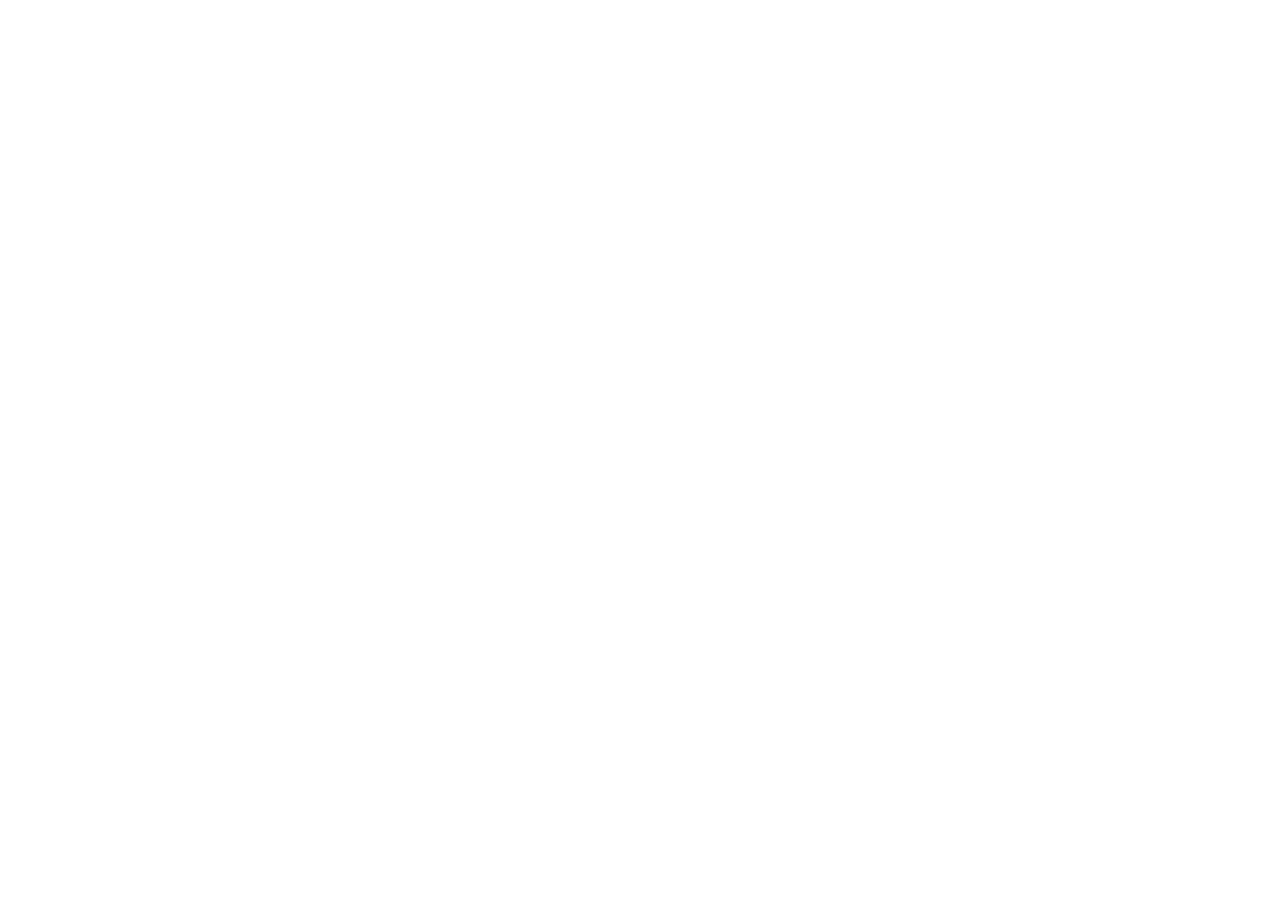
==== html.html @ 53f9fb24 "add index, css, font by google and general rules to css" ====
<!DOCTYPE html>
<html lang="en">

<head>
    <meta charset="UTF-8">
    <meta name="viewport" content="width=device-width, initial-scale=1.0">
    <link rel="stylesheet" href="">
    <link rel="preconnect" href="https://fonts.googleapis.com">
    <link rel="preconnect" href="https://fonts.gstatic.com" crossorigin>
    <link
        href="https://fonts.googleapis.com/css2?family=Noto+Sans:ital,wght@0,100;0,200;0,300;0,400;0,600;0,700;1,100;1,200;1,300;1,400;1,600;1,700&display=swap"
        rel="stylesheet">
    <link rel="stylesheet" href="https://cdnjs.cloudflare.com/ajax/libs/font-awesome/6.5.1/css/all.min.css"
        integrity="sha512-DTOQO9RWCH3ppGqcWaEA1BIZOC6xxalwEsw9c2QQeAIftl+Vegovlnee1c9QX4TctnWMn13TZye+giMm8e2LwA=="
        crossorigin="anonymous" referrerpolicy="no-referrer" />
    <link rel="stylesheet" href="css/style.css">
    <title>Discord</title>
</head>

<body>
    
</body>

</html>
---- css/style.css ----
/* Reset */
* {
    margin: 0;
    padding: 0;
    box-sizing: border-box;
}
ul {
    list-style: none;
}

/* general */
body {
    font-family: 'Noto Sans', sans-serif;
}
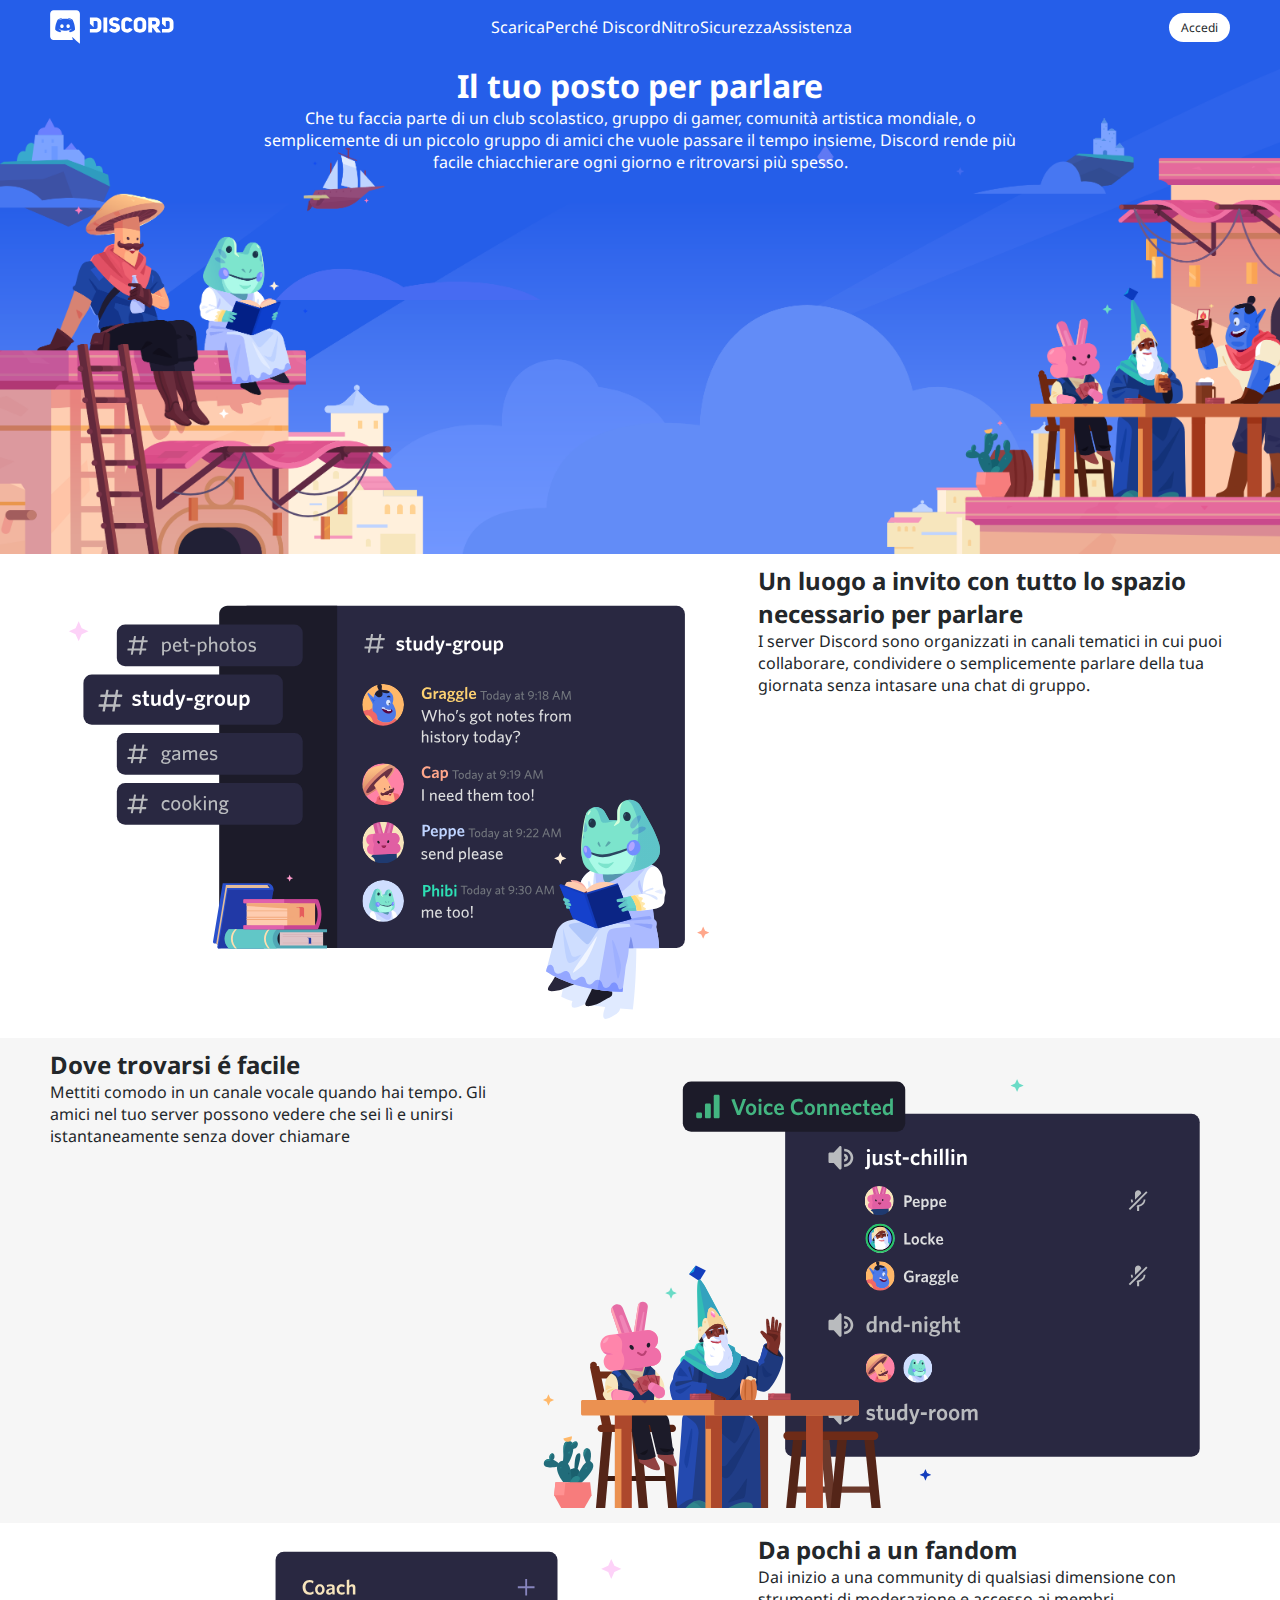
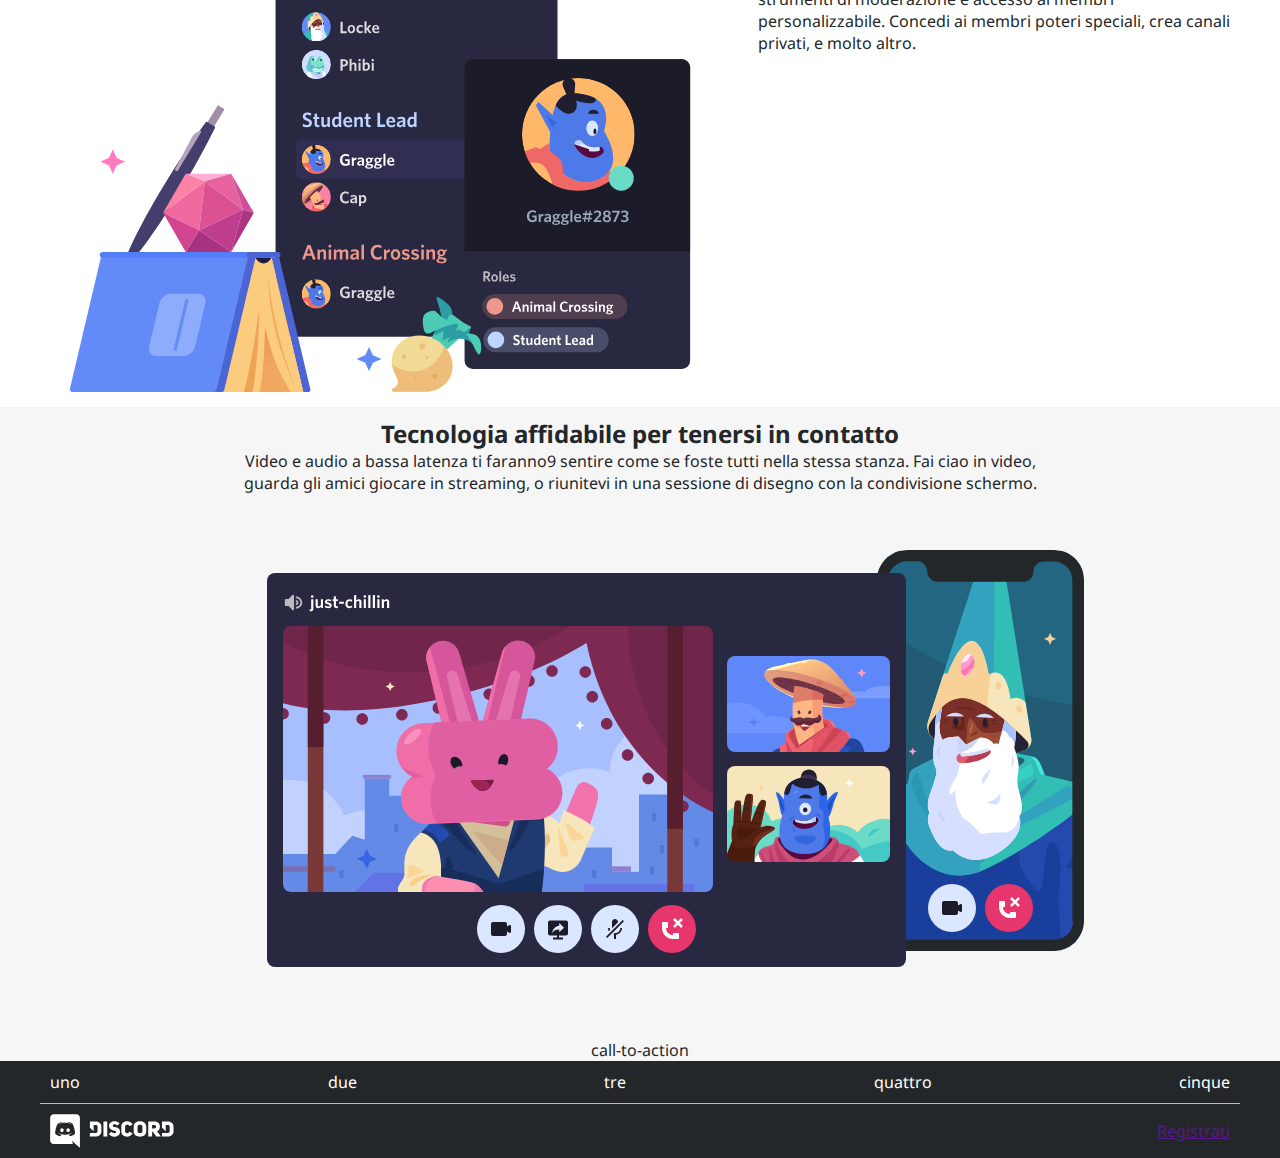
==== commit af42211c: "added html, css and image" ====
--- a/html.html
+++ b/html.html
@@ -18,7 +18,115 @@
 </head>
 
 <body>
-    
+    <header>
+        <nav class="container d-flex space-between align-items-center">
+            <img src="img/logo.svg" alt="Logo Discord">
+            <ul class="d-flex">
+                <li><a href="#">Scarica</a></li>
+                <li><a href="#">Perché Discord</a></li>
+                <li><a href="#">Nitro</a></li>
+                <li><a href="#">Sicurezza</a></li>
+                <li><a href="#">Assistenza</a></li>
+            </ul>
+            <a href="#" class="btn">Accedi</a>
+        </nav>
+        <div id="hero">
+            <div class="container small-container">
+                <h1>Il tuo posto per parlare</h1>
+                <p>
+                    Che tu faccia parte di un club scolastico, gruppo di gamer, comunità artistica mondiale, o
+                    semplicemente di un piccolo gruppo di amici che vuole passare il tempo insieme, Discord rende più
+                    facile chiacchierare ogni giorno e ritrovarsi più spesso.
+                </p>
+            </div>
+        </div>
+    </header>
+    <main>
+        <section id="feature">
+            <div class="container d-flex">
+                <div class="left">
+                    <img src="img/item1.svg" alt="Feature">
+                </div>
+                <div class="right">
+                    <h2>
+                        Un luogo a invito con tutto lo spazio necessario per parlare
+                    </h2>
+                    <p>
+                        I server Discord sono organizzati in canali tematici in cui puoi collaborare, condividere o
+                        semplicemente parlare della tua giornata senza intasare una chat di gruppo.
+                    </p>
+                </div>
+            </div>
+        </section>
+        <section id="channel" class="section-bg">
+            <div class="container d-flex row-reverse">
+                <div class="left">
+                    <img src="img/item2.svg" alt="channel">
+                </div>
+                <div class="right">
+                    <h2>
+                        Dove trovarsi é facile
+                    </h2>
+                    <p>
+                        Mettiti comodo in un canale vocale quando hai tempo. Gli amici nel tuo server possono vedere che
+                        sei lì e unirsi istantaneamente senza dover chiamare
+                    </p>
+                </div>
+            </div>
+        </section>
+        <section id="community">
+            <div class="container d-flex">
+                <div class="left">
+                    <img src="img/item3.svg" alt="community">
+                </div>
+                <div class="right">
+                    <h2>
+                        Da pochi a un fandom
+                    </h2>
+                    <p>
+                        Dai inizio a una community di qualsiasi dimensione con strumenti di moderazione e accesso ai
+                        membri personalizzabile. Concedi ai membri poteri speciali, crea canali privati, e molto altro.
+                    </p>
+                </div>
+            </div>
+        </section>
+        <section id="technology" class="section-bg">
+            <div class="container">
+                <div class="small-container">
+                    <h2>
+                        Tecnologia affidabile per tenersi in contatto
+                    </h2>
+                    <p>
+                        Video e audio a bassa latenza ti faranno9 sentire come se foste tutti nella stessa stanza. Fai
+                        ciao in video, guarda gli amici giocare in streaming, o riunitevi in una sessione di disegno con
+                        la condivisione schermo.
+                    </p>
+                    <div class="small-container">
+                        <img src="img/item4-big.svg" alt="technology">
+                    </div>
+                </div>
+            </div>
+        </section>
+        <section id="call-to-action" class="section-bg">
+            <div class="small-container">
+                call-to-action
+            </div>
+        </section>
+    </main>
+    <footer>
+        <div class="top container d-flex space-between">
+            <div>uno</div>
+            <div>due</div>
+            <div>tre</div>
+            <div>quattro</div>
+            <div>cinque</div>
+        </div>
+        <div class="bottom container d-flex space-between align-items-center">
+            <img src="img/logo.svg" alt="Logo Discord">
+            <a href="">Registrati</a>
+        </div>
+
+    </footer>
 </body>
 
 </html>--- a/css/style.css
+++ b/css/style.css
@@ -9,6 +9,92 @@
 }
 
 /* general */
+:root {
+    --color-scondary: #ffffff;
+	--color-primary: #23272a;
+	--color-header-bg: #255ee9;
+	--color-section-bg: #f6f6f6;
+	--color-contrast: #aebbe7;
+}
+.debug {
+    border: 2px solid black;
+}
 body {
     font-family: 'Noto Sans', sans-serif;
+    background-color: var(--color-scondary);
+    color: var(--color-primary);
+}
+
+/* header */
+header {
+    background-color: var(--color-header-bg);
+    color: var(--color-scondary);
+}
+li a {
+    color: var(--color-scondary);
+    text-decoration: none;
+}
+#hero {
+    background-image: url('../img/jumbo.png');
+    min-height: 500px;
+    background-size: cover;
+}
+
+/* main */
+.section-bg {
+    background-color: var(--color-section-bg);
+}
+.left {
+    width: 60%;
+}
+.left img {
+    width: 100%;
+}
+.right {
+    width: 40%;
+}
+
+
+/* footer */
+footer {
+    background-color: var(--color-primary);
+    color: var(--color-scondary)
+}
+footer .top {
+    border-bottom: 1px solid var(--color-contrast);
+}
+
+/* utility */
+.container {
+    max-width: 1200px;
+    margin: 0 auto;
+    padding: 10px;
+}
+.small-container {
+    max-width: 800px;
+    margin: 0 auto;
+    text-align: center;
+}
+.d-flex {
+    display: flex;
+}
+.row-reverse {
+    flex-direction: row-reverse;
+}
+.space-between {
+    justify-content: space-between;
+}
+
+.align-items-center {
+    align-items: center;
+    align-content: center;
+}
+a.btn {
+    background-color: var(--color-scondary);
+    padding: 6px 12px;
+    border-radius: 20px;
+    font-size: 12px;
+    vertical-align: middle;
+    text-decoration: none;
+    color: var(--color-primary);
 }